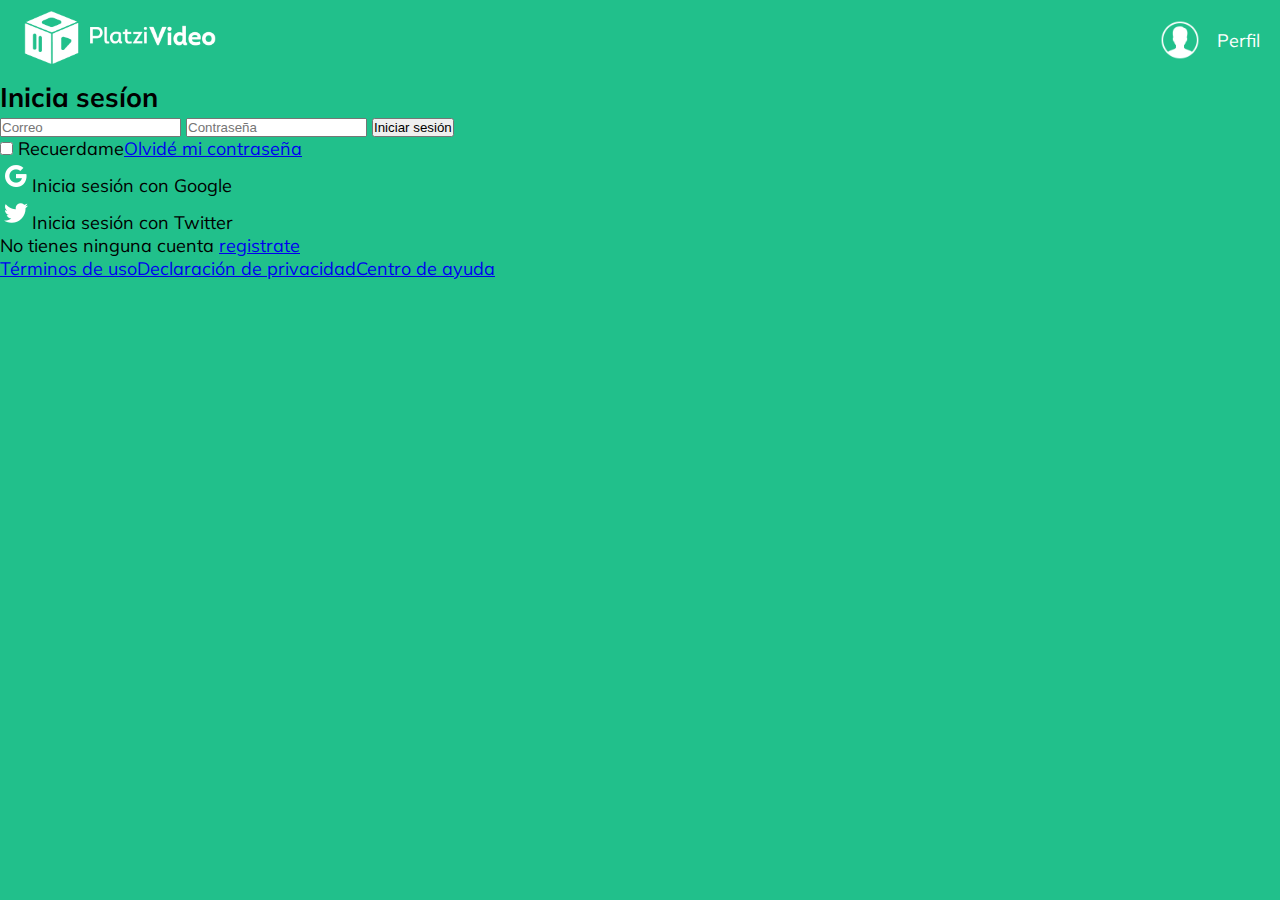
==== login.html @ ad2c1aa5 "Fin de clase 30 - Maquetado el contenido de la pantalla Login" ====
<!DOCTYPE html>
<html lang="es">
  <head>
    <meta charset="UTF-8">
    <meta http-equiv="X-UA-Compatible" content="IE=edge">
    <meta name="viewport" content="width=device-width, initial-scale=1.0">
    <title>Platzi Videos</title>
    <link rel="preconnect" href="https://fonts.googleapis.com">
    <link rel="preconnect" href="https://fonts.gstatic.com" crossorigin>
    <link rel="stylesheet" href="https://fonts.googleapis.com/css2?family=Mulish:wght@300;400;700&amp;display=swap">
    <link rel="stylesheet" href="./css/styles.css">
    <link rel="stylesheet" href="./css/login.css">
  </head>
  <body>
    <header class="main-header">
      <figure class="main-header__logo"><img src="images/logo-platzi-video.png" alt="Logo de Platzi Video"></figure>
      <menu class="main-header__menu">
        <div class="main-header__profile"><img src="images/icons/user-icon.png" alt="icono usuario">
          <p>Perfil</p>
        </div>
        <ul class="main-header__links">
          <li><a class="main-header__link" href="./">Cuenta</a></li>
          <li><a class="main-header__link" href="./">Cerrar Sesión</a></li>
        </ul>
      </menu>
    </header>
    <section class="login-container">
      <section class="login"> 
        <h2>Inicia sesíon </h2>
        <form class="login__form">
          <input class="input input--email" type="email" placeholder="Correo">
          <input class="input input--password" type="password" placeholder="Contraseña">
          <button class="button">Iniciar sesión</button>
          <div class="login__remember-me">
            <input type="checkbox" id="check-remember-me" value="checkbox">
            <label for="check-remember-me">Recuerdame</label><a class="login__link" href="/">Olvidé mi contraseña</a>
          </div>
        </form>
        <section class="login__socials"> 
          <div class="login__google"><img src="images/icons/google-icon.webp" alt="Google"><span>Inicia sesión con Google</span></div>
          <div class="login__twitter"><img src="images/icons/twitter-icon.webp" alt="Twitter"><span>Inicia sesión con Twitter</span></div>
        </section>
        <p class="login__register">No tienes ninguna cuenta <a href="/">registrate</a></p>
      </section>
    </section>
    <footer class="main-footer"> <a href="/">Términos de uso</a><a href="/">Declaración de privacidad</a><a href="/">Centro de ayuda</a></footer>
  </body>
</html>
---- css/styles.css ----
* {
  margin: 0;
  padding: 0;
  box-sizing: border-box;
}

html {
  font-size: 62.5%;
}

body {
  font-size: 1.8rem;
  font-family: "Mulish", sans-serif;
  background-color: #8F57FD;
}

.main-header {
  width: 100vw;
  height: 80px;
  padding: 0 20px;
  display: flex;
  justify-content: space-between;
  align-items: center;
  background-color: #8F57FD;
}
.main-header__logo {
  width: 200px;
}
.main-header__logo img {
  width: 100%;
}
.main-header__menu {
  position: relative;
}
.main-header__profile {
  display: flex;
  justify-content: space-between;
  align-items: center;
  width: 100px;
  color: #FFFFFF;
}
.main-header__profile img {
  width: 40px;
}
.main-header__links {
  display: none;
  width: 120px;
  padding-top: 10px;
  list-style: none;
  position: absolute;
  right: 0;
  text-align: right;
}
.main-header__link {
  display: block;
  margin-bottom: 5px;
  color: #FFFFFF;
  text-decoration: none;
}
.main-header__link:hover {
  text-decoration: underline;
}

.main-header__menu:hover {
  display: block;
}
.main-header__menu:hover .main-header__links {
  display: block;
}

.search {
  display: flex;
  flex-direction: column;
  justify-content: center;
  align-items: center;
  height: 300px;
}
.search__title {
  margin-bottom: 20px;
  color: #FFFFFF;
  font-size: 2.5rem;
}

.search-field {
  height: 50px;
  width: 70%;
  padding: 0 20px;
  font-family: "Mulish", sans-serif;
  font-size: 1.6rem;
  color: #FFFFFF;
  border: 2px solid #FFFFFF;
  border-radius: 25px;
  outline: none;
  background-color: rgba(255, 255, 255, 0.1);
}
.search-field::placeholder {
  color: #FFFFFF;
}

.carousel-container {
  width: 100%;
  padding: 0 20px;
  position: relative;
  overflow-x: scroll;
}
.carousel-container::-webkit-scrollbar {
  height: 5px;
  background-color: rgba(255, 255, 255, 0.1);
}
.carousel-container::-webkit-scrollbar-thumb {
  background-color: rgba(255, 255, 255, 0.2);
  border-radius: 5px;
}

.carousel {
  margin: 70px 0;
  padding: 10px;
  white-space: nowrap;
}
.carousel__item {
  display: inline-block;
  position: relative;
  width: 180px;
  height: 250px;
  margin-right: 10px;
  border-radius: 20px;
  overflow: hidden;
  cursor: pointer;
  transition: 450ms all;
  transform-origin: center left;
}
.carousel__item:hover ~ .carousel__item {
  transform: translate3d(100px, 0, 0);
}
.carousel__image {
  width: 180px;
  height: 250px;
  object-fit: cover;
}
.carousel__details {
  display: flex;
  flex-direction: column;
  justify-content: flex-end;
  padding: 15px;
  position: absolute;
  top: 0;
  left: 0;
  right: 0;
  bottom: 0;
  font-size: 1.2rem;
  background: linear-gradient(to top, rgba(0, 0, 0, 0.9) 0%, rgba(0, 0, 0, 0) 100%);
  opacity: 0;
  transition: 450ms opacity;
}
.carousel__details:hover {
  opacity: 1;
}
.carousel__icon {
  width: 25px;
  margin-right: 5px;
}
.carousel__title {
  margin-top: 3px;
  color: #FFFFFF;
  font-weight: bold;
}
.carousel__subtitle {
  color: #FFFFFF;
}

.carousel:hover .carousel__item {
  opacity: 0.3;
}

.carousel-container:hover .carousel__item:hover {
  transform: scale(1.5);
  opacity: 1;
}

/*# sourceMappingURL=styles.css.map */
---- css/login.css ----
* {
  margin: 0;
  padding: 0;
  box-sizing: border-box;
}

html {
  font-size: 62.5%;
}

body {
  font-size: 1.8rem;
  font-family: "Mulish", sans-serif;
  background-color: #21C08B;
}

.main-header {
  width: 100vw;
  height: 80px;
  padding: 0 20px;
  display: flex;
  justify-content: space-between;
  align-items: center;
  background-color: transparent;
}
.main-header__logo {
  width: 200px;
}
.main-header__logo img {
  width: 100%;
}
.main-header__menu {
  position: relative;
}
.main-header__profile {
  display: flex;
  justify-content: space-between;
  align-items: center;
  width: 100px;
  color: #FFFFFF;
}
.main-header__profile img {
  width: 40px;
}
.main-header__links {
  display: none;
  width: 120px;
  padding-top: 10px;
  list-style: none;
  position: absolute;
  right: 0;
  text-align: right;
}
.main-header__link {
  display: block;
  margin-bottom: 5px;
  color: #FFFFFF;
  text-decoration: none;
}
.main-header__link:hover {
  text-decoration: underline;
}

.main-header__menu:hover {
  display: block;
}
.main-header__menu:hover .main-header__links {
  display: block;
}

/*# sourceMappingURL=login.css.map */
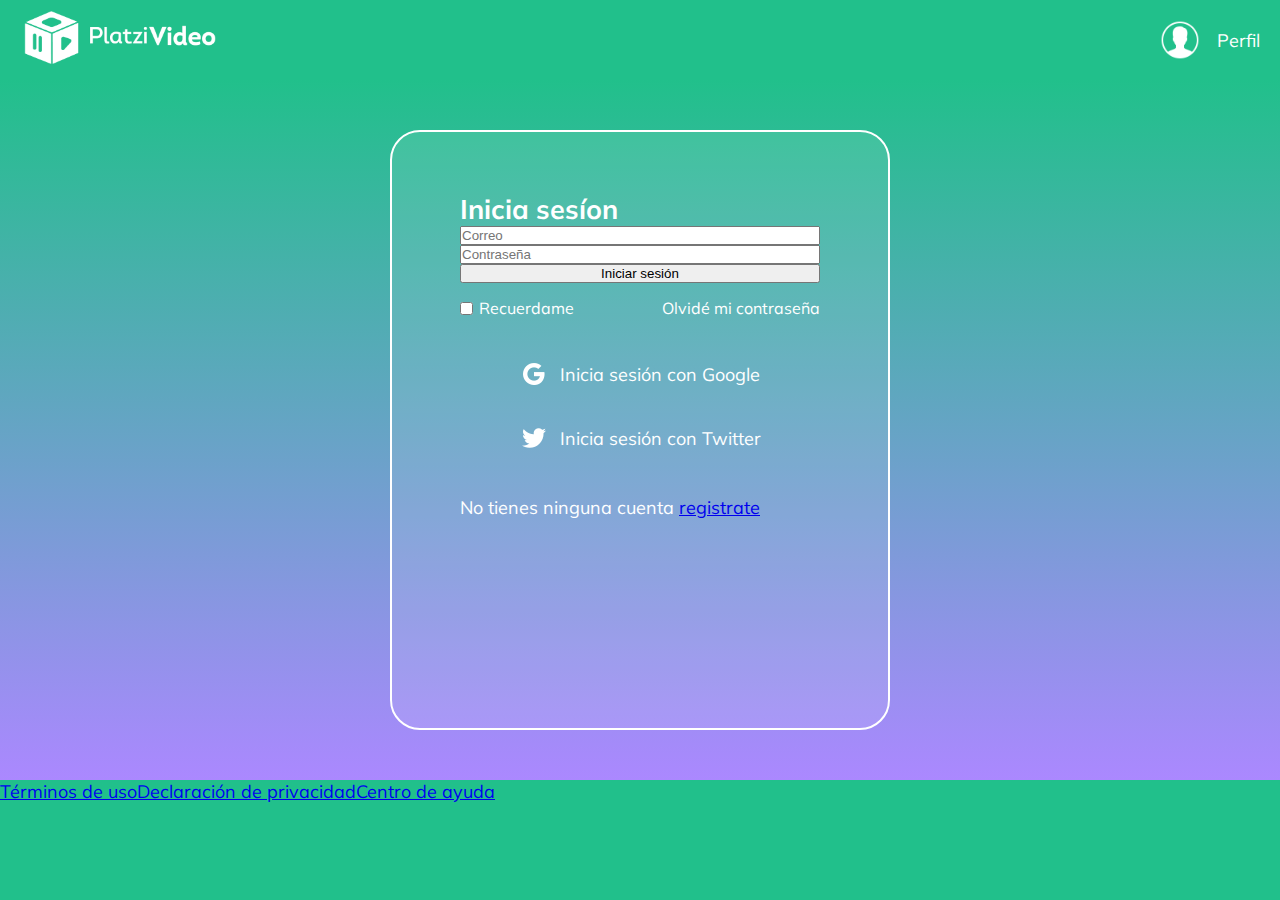
==== commit 03d032f0: "Fin de clase 31 - Aplicando estilos a la pantalla Login" ====
--- a/login.html
+++ b/login.html
@@ -26,19 +26,20 @@
     </header>
     <section class="login-container">
       <section class="login"> 
-        <h2>Inicia sesíon </h2>
+        <h2 class="login__title">Inicia sesíon </h2>
         <form class="login__form">
           <input class="input input--email" type="email" placeholder="Correo">
           <input class="input input--password" type="password" placeholder="Contraseña">
           <button class="button">Iniciar sesión</button>
           <div class="login__remember-me">
-            <input type="checkbox" id="check-remember-me" value="checkbox">
-            <label for="check-remember-me">Recuerdame</label><a class="login__link" href="/">Olvidé mi contraseña</a>
+            <label for="check-remember-me">
+              <input type="checkbox" id="check-remember-me" value="checkbox"><span>Recuerdame</span>
+            </label><a class="login__link" href="/">Olvidé mi contraseña</a>
           </div>
         </form>
         <section class="login__socials"> 
-          <div class="login__google"><img src="images/icons/google-icon.webp" alt="Google"><span>Inicia sesión con Google</span></div>
-          <div class="login__twitter"><img src="images/icons/twitter-icon.webp" alt="Twitter"><span>Inicia sesión con Twitter</span></div>
+          <div class="login__social-item"><img src="images/icons/google-icon.webp" alt="Google"><span>Inicia sesión con Google</span></div>
+          <div class="login__social-item"> <img src="images/icons/twitter-icon.webp" alt="Twitter"><span>Inicia sesión con Twitter</span></div>
         </section>
         <p class="login__register">No tienes ninguna cuenta <a href="/">registrate</a></p>
       </section>
--- a/css/login.css
+++ b/css/login.css
@@ -68,4 +68,65 @@
   display: block;
 }
 
+.login-container {
+  display: flex;
+  flex-direction: column;
+  justify-content: center;
+  align-items: center;
+  min-height: calc(100vh - 200px);
+  padding: 0 30px;
+  background: linear-gradient(#21C08B, #AB88FF);
+}
+
+.login {
+  min-height: 600px;
+  min-width: 300px;
+  width: 500px;
+  padding: 60px 68px 40px;
+  border: 2px solid #FFFFFF;
+  border-radius: 30px;
+  color: #FFFFFF;
+  background-color: rgba(255, 255, 255, 0.1);
+}
+.login__form {
+  display: flex;
+  flex-direction: column;
+}
+.login__remember-me {
+  display: flex;
+  justify-content: space-between;
+  margin-top: 15px;
+}
+.login__remember-me label {
+  font-size: 1.6rem;
+  display: flex;
+  gap: 6px;
+  align-items: center;
+}
+.login__remember-me a {
+  font-size: 1.6rem;
+  color: #FFFFFF;
+  text-decoration: none;
+}
+.login__remember-me a:hover {
+  text-decoration: underline;
+}
+.login__socials {
+  margin: 30px 0;
+}
+.login__social-item {
+  display: flex;
+  justify-content: center;
+  align-items: center;
+  gap: 10px;
+  margin: 10px 0;
+  padding: 10px;
+  border-right: 2px solid transparent;
+  border-bottom: 2px solid transparent;
+}
+.login__social-item:hover {
+  border-right-color: rgba(255, 255, 255, 0.5);
+  border-bottom-color: rgba(255, 255, 255, 0.5);
+}
+
 /*# sourceMappingURL=login.css.map */
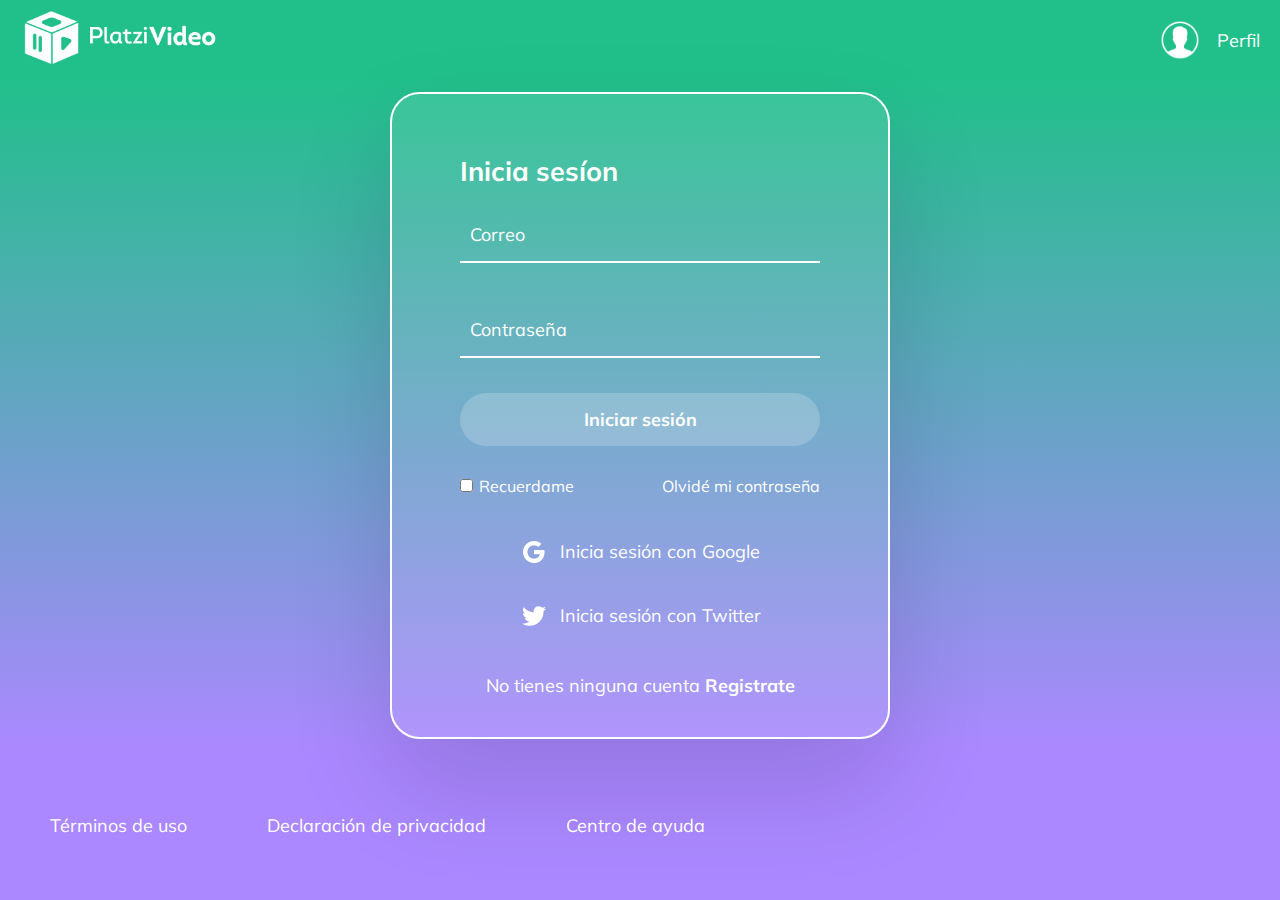
==== commit e2cbb79b: "Fin de clase 32 - Inputs y Footer con estilos" ====
--- a/login.html
+++ b/login.html
@@ -41,7 +41,7 @@
           <div class="login__social-item"><img src="images/icons/google-icon.webp" alt="Google"><span>Inicia sesión con Google</span></div>
           <div class="login__social-item"> <img src="images/icons/twitter-icon.webp" alt="Twitter"><span>Inicia sesión con Twitter</span></div>
         </section>
-        <p class="login__register">No tienes ninguna cuenta <a href="/">registrate</a></p>
+        <p class="login__register">No tienes ninguna cuenta <a href="/">Registrate</a></p>
       </section>
     </section>
     <footer class="main-footer"> <a href="/">Términos de uso</a><a href="/">Declaración de privacidad</a><a href="/">Centro de ayuda</a></footer>
--- a/css/login.css
+++ b/css/login.css
@@ -11,11 +11,10 @@
 body {
   font-size: 1.8rem;
   font-family: "Mulish", sans-serif;
-  background-color: #21C08B;
 }
 
 .main-header {
-  width: 100vw;
+  width: 100%;
   height: 80px;
   padding: 0 20px;
   display: flex;
@@ -68,12 +67,16 @@
   display: block;
 }
 
+body {
+  background-color: #21C08B;
+}
+
 .login-container {
   display: flex;
   flex-direction: column;
   justify-content: center;
   align-items: center;
-  min-height: calc(100vh - 200px);
+  min-height: calc(100vh - 230px);
   padding: 0 30px;
   background: linear-gradient(#21C08B, #AB88FF);
 }
@@ -87,6 +90,7 @@
   border-radius: 30px;
   color: #FFFFFF;
   background-color: rgba(255, 255, 255, 0.1);
+  box-shadow: rgba(17, 12, 46, 0.15) 0px 48px 100px 0px;
 }
 .login__form {
   display: flex;
@@ -102,6 +106,7 @@
   display: flex;
   gap: 6px;
   align-items: center;
+  cursor: pointer;
 }
 .login__remember-me a {
   font-size: 1.6rem;
@@ -123,10 +128,79 @@
   padding: 10px;
   border-right: 2px solid transparent;
   border-bottom: 2px solid transparent;
+  cursor: pointer;
 }
 .login__social-item:hover {
   border-right-color: rgba(255, 255, 255, 0.5);
   border-bottom-color: rgba(255, 255, 255, 0.5);
 }
+.login__register {
+  text-align: center;
+}
+.login__register a {
+  color: #FFFFFF;
+  font-weight: bold;
+  text-decoration: none;
+}
+.login__register a:hover {
+  text-decoration: underline;
+}
+
+.input {
+  margin: 20px 0;
+  padding: 15px 10px;
+  border-top: 0;
+  border-right: 0;
+  border-bottom: 2px solid #FFFFFF;
+  border-left: 0;
+  font-family: "Mulish", sans-serif;
+  font-size: 1.8rem;
+  color: #FFFFFF;
+  background: transparent;
+  outline: none;
+}
+.input::placeholder {
+  color: #FFFFFF;
+}
+.input:focus {
+  color: #FFFFFF;
+}
+.input:hover::placeholder {
+  color: rgba(255, 255, 255, 0.5);
+}
+
+.button {
+  margin: 15px 0;
+  padding: 15px;
+  font-family: "Mulish", sans-serif;
+  font-size: 1.8rem;
+  font-weight: bold;
+  color: #FFFFFF;
+  background: rgba(255, 255, 255, 0.2);
+  border: none;
+  border-radius: 50px;
+  cursor: pointer;
+}
+.button:hover {
+  background: rgba(255, 255, 255, 0.3);
+}
+
+.main-footer {
+  display: flex;
+  align-items: center;
+  gap: 30px;
+  height: 150px;
+  width: 100%;
+  background: #AB88FF;
+}
+.main-footer a {
+  padding-left: 50px;
+  color: #FFFFFF;
+  text-decoration: none;
+  cursor: pointer;
+}
+.main-footer a:hover {
+  text-decoration: underline;
+}
 
 /*# sourceMappingURL=login.css.map */
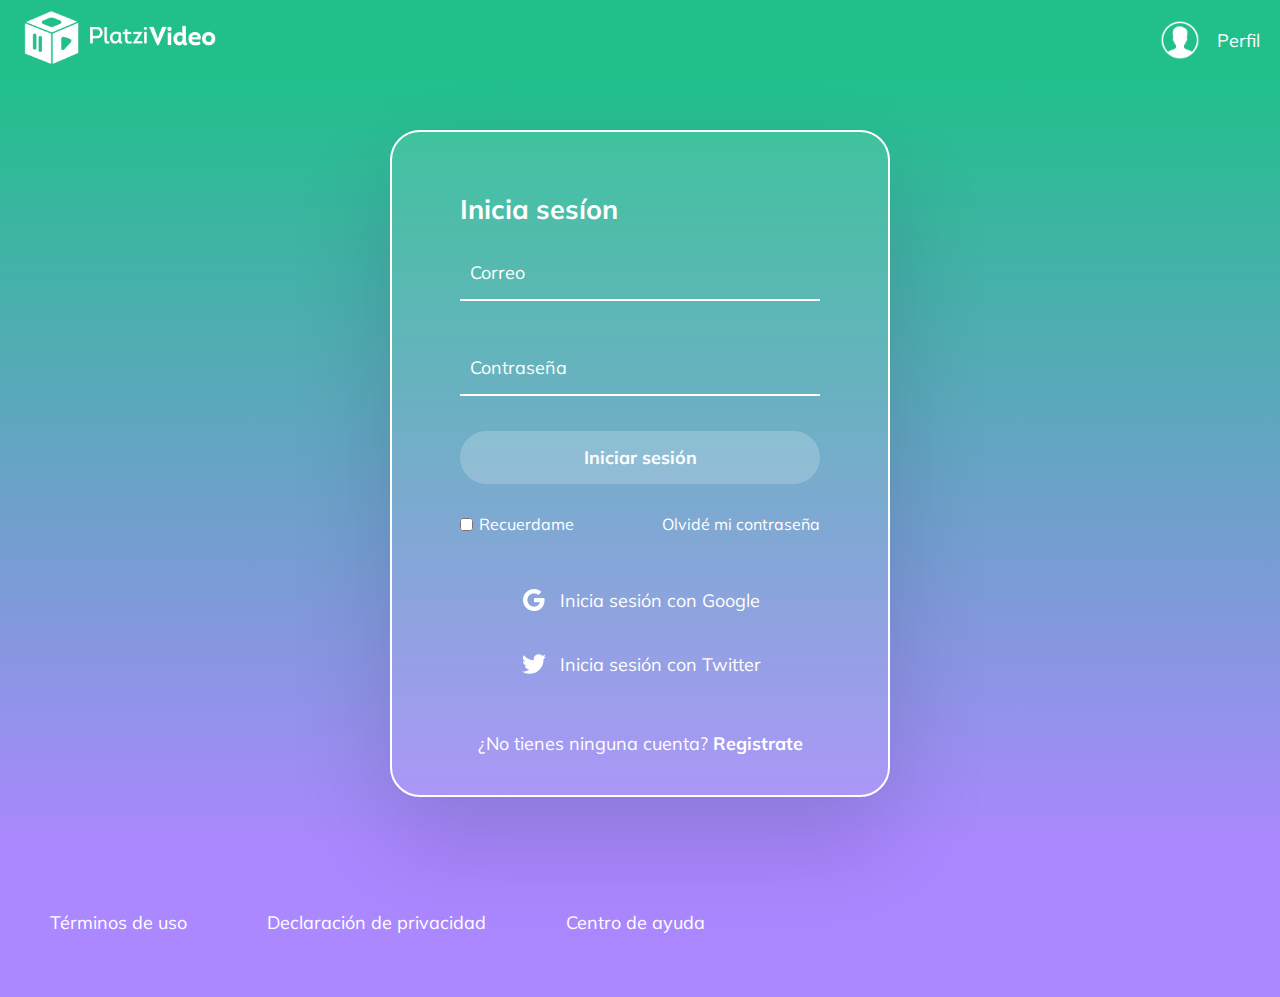
==== commit 1832732a: "Fin de clase 33 - Media queries" ====
--- a/login.html
+++ b/login.html
@@ -10,6 +10,7 @@
     <link rel="stylesheet" href="https://fonts.googleapis.com/css2?family=Mulish:wght@300;400;700&amp;display=swap">
     <link rel="stylesheet" href="./css/styles.css">
     <link rel="stylesheet" href="./css/login.css">
+    <link rel="stylesheet" href="./css/register.css">
   </head>
   <body>
     <header class="main-header">
@@ -24,14 +25,14 @@
         </ul>
       </menu>
     </header>
-    <section class="login-container">
-      <section class="login"> 
-        <h2 class="login__title">Inicia sesíon </h2>
-        <form class="login__form">
+    <section class="container">
+      <section class="card login">
+        <h2 class="card__title">Inicia sesíon </h2>
+        <form class="card__form">
           <input class="input input--email" type="email" placeholder="Correo">
           <input class="input input--password" type="password" placeholder="Contraseña">
           <button class="button">Iniciar sesión</button>
-          <div class="login__remember-me">
+          <div class="remember-me">
             <label for="check-remember-me">
               <input type="checkbox" id="check-remember-me" value="checkbox"><span>Recuerdame</span>
             </label><a class="login__link" href="/">Olvidé mi contraseña</a>
@@ -41,7 +42,7 @@
           <div class="login__social-item"><img src="images/icons/google-icon.webp" alt="Google"><span>Inicia sesión con Google</span></div>
           <div class="login__social-item"> <img src="images/icons/twitter-icon.webp" alt="Twitter"><span>Inicia sesión con Twitter</span></div>
         </section>
-        <p class="login__register">No tienes ninguna cuenta <a href="/">Registrate</a></p>
+        <p class="login__register">¿No tienes ninguna cuenta? <a href="register.html">Registrate</a></p>
       </section>
     </section>
     <footer class="main-footer"> <a href="/">Términos de uso</a><a href="/">Declaración de privacidad</a><a href="/">Centro de ayuda</a></footer>
--- a/css/styles.css
+++ b/css/styles.css
@@ -11,17 +11,94 @@
 body {
   font-size: 1.8rem;
   font-family: "Mulish", sans-serif;
-  background-color: #8F57FD;
+}
+
+.input {
+  margin: 20px 0;
+  padding: 15px 10px;
+  border-top: 0;
+  border-right: 0;
+  border-bottom: 2px solid #FFFFFF;
+  border-left: 0;
+  font-family: "Mulish", sans-serif;
+  font-size: 1.8rem;
+  color: #FFFFFF;
+  background: transparent;
+  outline: none;
+}
+.input::placeholder {
+  color: #FFFFFF;
+}
+.input:focus {
+  color: #FFFFFF;
+}
+.input:hover::placeholder {
+  color: rgba(255, 255, 255, 0.5);
+}
+
+.container {
+  display: flex;
+  justify-content: center;
+  align-items: center;
+  min-height: calc(100vh - 230px);
+  padding: 0 30px;
+  background: linear-gradient(#21C08B, #AB88FF);
+}
+
+.card {
+  display: flex;
+  flex-direction: column;
+  justify-content: space-between;
+  min-height: 600px;
+  min-width: 300px;
+  width: 500px;
+  padding: 60px 68px 40px;
+  margin: 50px 0;
+  border: 2px solid #FFFFFF;
+  border-radius: 30px;
+  color: #FFFFFF;
+  background-color: rgba(255, 255, 255, 0.1);
+  box-shadow: rgba(17, 12, 46, 0.15) 0px 48px 100px 0px;
+}
+.card__form {
+  display: flex;
+  flex-direction: column;
+}
+@media only screen and (max-width: 600px) {
+  .card {
+    min-width: 320px;
+    width: 100%;
+    padding: 0;
+    border: none;
+    background-color: transparent;
+    box-shadow: none;
+  }
+}
+
+.button {
+  margin: 15px 0;
+  padding: 15px;
+  font-family: "Mulish", sans-serif;
+  font-size: 1.8rem;
+  font-weight: bold;
+  color: #FFFFFF;
+  background: rgba(255, 255, 255, 0.2);
+  border: none;
+  border-radius: 50px;
+  cursor: pointer;
+}
+.button:hover {
+  background: rgba(255, 255, 255, 0.3);
 }
 
 .main-header {
-  width: 100vw;
+  width: 100%;
   height: 80px;
   padding: 0 20px;
   display: flex;
   justify-content: space-between;
   align-items: center;
-  background-color: #8F57FD;
+  background-color: transparent;
 }
 .main-header__logo {
   width: 200px;
@@ -66,6 +143,30 @@
 }
 .main-header__menu:hover .main-header__links {
   display: block;
+}
+
+.main-footer {
+  display: flex;
+  align-items: center;
+  gap: 30px;
+  height: 150px;
+  width: 100%;
+  background: #AB88FF;
+}
+.main-footer a {
+  padding-left: 50px;
+  color: #FFFFFF;
+  text-decoration: none;
+  cursor: pointer;
+}
+.main-footer a:hover {
+  text-decoration: underline;
+}
+@media only screen and (max-width: 600px) {
+  .main-footer {
+    flex-direction: column;
+    align-items: flex-start;
+  }
 }
 
 .search {
--- a/css/login.css
+++ b/css/login.css
@@ -11,139 +11,6 @@
 body {
   font-size: 1.8rem;
   font-family: "Mulish", sans-serif;
-}
-
-.main-header {
-  width: 100%;
-  height: 80px;
-  padding: 0 20px;
-  display: flex;
-  justify-content: space-between;
-  align-items: center;
-  background-color: transparent;
-}
-.main-header__logo {
-  width: 200px;
-}
-.main-header__logo img {
-  width: 100%;
-}
-.main-header__menu {
-  position: relative;
-}
-.main-header__profile {
-  display: flex;
-  justify-content: space-between;
-  align-items: center;
-  width: 100px;
-  color: #FFFFFF;
-}
-.main-header__profile img {
-  width: 40px;
-}
-.main-header__links {
-  display: none;
-  width: 120px;
-  padding-top: 10px;
-  list-style: none;
-  position: absolute;
-  right: 0;
-  text-align: right;
-}
-.main-header__link {
-  display: block;
-  margin-bottom: 5px;
-  color: #FFFFFF;
-  text-decoration: none;
-}
-.main-header__link:hover {
-  text-decoration: underline;
-}
-
-.main-header__menu:hover {
-  display: block;
-}
-.main-header__menu:hover .main-header__links {
-  display: block;
-}
-
-body {
-  background-color: #21C08B;
-}
-
-.login-container {
-  display: flex;
-  flex-direction: column;
-  justify-content: center;
-  align-items: center;
-  min-height: calc(100vh - 230px);
-  padding: 0 30px;
-  background: linear-gradient(#21C08B, #AB88FF);
-}
-
-.login {
-  min-height: 600px;
-  min-width: 300px;
-  width: 500px;
-  padding: 60px 68px 40px;
-  border: 2px solid #FFFFFF;
-  border-radius: 30px;
-  color: #FFFFFF;
-  background-color: rgba(255, 255, 255, 0.1);
-  box-shadow: rgba(17, 12, 46, 0.15) 0px 48px 100px 0px;
-}
-.login__form {
-  display: flex;
-  flex-direction: column;
-}
-.login__remember-me {
-  display: flex;
-  justify-content: space-between;
-  margin-top: 15px;
-}
-.login__remember-me label {
-  font-size: 1.6rem;
-  display: flex;
-  gap: 6px;
-  align-items: center;
-  cursor: pointer;
-}
-.login__remember-me a {
-  font-size: 1.6rem;
-  color: #FFFFFF;
-  text-decoration: none;
-}
-.login__remember-me a:hover {
-  text-decoration: underline;
-}
-.login__socials {
-  margin: 30px 0;
-}
-.login__social-item {
-  display: flex;
-  justify-content: center;
-  align-items: center;
-  gap: 10px;
-  margin: 10px 0;
-  padding: 10px;
-  border-right: 2px solid transparent;
-  border-bottom: 2px solid transparent;
-  cursor: pointer;
-}
-.login__social-item:hover {
-  border-right-color: rgba(255, 255, 255, 0.5);
-  border-bottom-color: rgba(255, 255, 255, 0.5);
-}
-.login__register {
-  text-align: center;
-}
-.login__register a {
-  color: #FFFFFF;
-  font-weight: bold;
-  text-decoration: none;
-}
-.login__register a:hover {
-  text-decoration: underline;
 }
 
 .input {
@@ -169,6 +36,45 @@
   color: rgba(255, 255, 255, 0.5);
 }
 
+.container {
+  display: flex;
+  justify-content: center;
+  align-items: center;
+  min-height: calc(100vh - 230px);
+  padding: 0 30px;
+  background: linear-gradient(#21C08B, #AB88FF);
+}
+
+.card {
+  display: flex;
+  flex-direction: column;
+  justify-content: space-between;
+  min-height: 600px;
+  min-width: 300px;
+  width: 500px;
+  padding: 60px 68px 40px;
+  margin: 50px 0;
+  border: 2px solid #FFFFFF;
+  border-radius: 30px;
+  color: #FFFFFF;
+  background-color: rgba(255, 255, 255, 0.1);
+  box-shadow: rgba(17, 12, 46, 0.15) 0px 48px 100px 0px;
+}
+.card__form {
+  display: flex;
+  flex-direction: column;
+}
+@media only screen and (max-width: 600px) {
+  .card {
+    min-width: 320px;
+    width: 100%;
+    padding: 0;
+    border: none;
+    background-color: transparent;
+    box-shadow: none;
+  }
+}
+
 .button {
   margin: 15px 0;
   padding: 15px;
@@ -185,6 +91,111 @@
   background: rgba(255, 255, 255, 0.3);
 }
 
+.main-header {
+  width: 100%;
+  height: 80px;
+  padding: 0 20px;
+  display: flex;
+  justify-content: space-between;
+  align-items: center;
+  background-color: transparent;
+}
+.main-header__logo {
+  width: 200px;
+}
+.main-header__logo img {
+  width: 100%;
+}
+.main-header__menu {
+  position: relative;
+}
+.main-header__profile {
+  display: flex;
+  justify-content: space-between;
+  align-items: center;
+  width: 100px;
+  color: #FFFFFF;
+}
+.main-header__profile img {
+  width: 40px;
+}
+.main-header__links {
+  display: none;
+  width: 120px;
+  padding-top: 10px;
+  list-style: none;
+  position: absolute;
+  right: 0;
+  text-align: right;
+}
+.main-header__link {
+  display: block;
+  margin-bottom: 5px;
+  color: #FFFFFF;
+  text-decoration: none;
+}
+.main-header__link:hover {
+  text-decoration: underline;
+}
+
+.main-header__menu:hover {
+  display: block;
+}
+.main-header__menu:hover .main-header__links {
+  display: block;
+}
+
+.login__socials {
+  margin: 30px 0;
+}
+.login__social-item {
+  display: flex;
+  justify-content: center;
+  align-items: center;
+  gap: 10px;
+  margin: 10px 0;
+  padding: 10px;
+  border-right: 2px solid transparent;
+  border-bottom: 2px solid transparent;
+  cursor: pointer;
+}
+.login__social-item:hover {
+  border-right-color: rgba(255, 255, 255, 0.5);
+  border-bottom-color: rgba(255, 255, 255, 0.5);
+}
+.login__register {
+  text-align: center;
+}
+.login__register a {
+  color: #FFFFFF;
+  font-weight: bold;
+  text-decoration: none;
+}
+.login__register a:hover {
+  text-decoration: underline;
+}
+
+.remember-me {
+  display: flex;
+  justify-content: space-between;
+  margin-top: 15px;
+}
+.remember-me label {
+  font-size: 1.6rem;
+  display: flex;
+  gap: 6px;
+  align-items: center;
+  cursor: pointer;
+}
+.remember-me a {
+  font-size: 1.6rem;
+  color: #FFFFFF;
+  text-decoration: none;
+}
+.remember-me a:hover {
+  text-decoration: underline;
+}
+
 .main-footer {
   display: flex;
   align-items: center;
@@ -202,5 +213,11 @@
 .main-footer a:hover {
   text-decoration: underline;
 }
+@media only screen and (max-width: 600px) {
+  .main-footer {
+    flex-direction: column;
+    align-items: flex-start;
+  }
+}
 
 /*# sourceMappingURL=login.css.map */
--- a/css/register.css
+++ b/css/register.css
@@ -0,0 +1,186 @@
+* {
+  margin: 0;
+  padding: 0;
+  box-sizing: border-box;
+}
+
+html {
+  font-size: 62.5%;
+}
+
+body {
+  font-size: 1.8rem;
+  font-family: "Mulish", sans-serif;
+}
+
+.input {
+  margin: 20px 0;
+  padding: 15px 10px;
+  border-top: 0;
+  border-right: 0;
+  border-bottom: 2px solid #FFFFFF;
+  border-left: 0;
+  font-family: "Mulish", sans-serif;
+  font-size: 1.8rem;
+  color: #FFFFFF;
+  background: transparent;
+  outline: none;
+}
+.input::placeholder {
+  color: #FFFFFF;
+}
+.input:focus {
+  color: #FFFFFF;
+}
+.input:hover::placeholder {
+  color: rgba(255, 255, 255, 0.5);
+}
+
+.container {
+  display: flex;
+  justify-content: center;
+  align-items: center;
+  min-height: calc(100vh - 230px);
+  padding: 0 30px;
+  background: linear-gradient(#21C08B, #AB88FF);
+}
+
+.card {
+  display: flex;
+  flex-direction: column;
+  justify-content: space-between;
+  min-height: 600px;
+  min-width: 300px;
+  width: 500px;
+  padding: 60px 68px 40px;
+  margin: 50px 0;
+  border: 2px solid #FFFFFF;
+  border-radius: 30px;
+  color: #FFFFFF;
+  background-color: rgba(255, 255, 255, 0.1);
+  box-shadow: rgba(17, 12, 46, 0.15) 0px 48px 100px 0px;
+}
+.card__form {
+  display: flex;
+  flex-direction: column;
+}
+@media only screen and (max-width: 600px) {
+  .card {
+    min-width: 320px;
+    width: 100%;
+    padding: 0;
+    border: none;
+    background-color: transparent;
+    box-shadow: none;
+  }
+}
+
+.button {
+  margin: 15px 0;
+  padding: 15px;
+  font-family: "Mulish", sans-serif;
+  font-size: 1.8rem;
+  font-weight: bold;
+  color: #FFFFFF;
+  background: rgba(255, 255, 255, 0.2);
+  border: none;
+  border-radius: 50px;
+  cursor: pointer;
+}
+.button:hover {
+  background: rgba(255, 255, 255, 0.3);
+}
+
+.main-header {
+  width: 100%;
+  height: 80px;
+  padding: 0 20px;
+  display: flex;
+  justify-content: space-between;
+  align-items: center;
+  background-color: transparent;
+}
+.main-header__logo {
+  width: 200px;
+}
+.main-header__logo img {
+  width: 100%;
+}
+.main-header__menu {
+  position: relative;
+}
+.main-header__profile {
+  display: flex;
+  justify-content: space-between;
+  align-items: center;
+  width: 100px;
+  color: #FFFFFF;
+}
+.main-header__profile img {
+  width: 40px;
+}
+.main-header__links {
+  display: none;
+  width: 120px;
+  padding-top: 10px;
+  list-style: none;
+  position: absolute;
+  right: 0;
+  text-align: right;
+}
+.main-header__link {
+  display: block;
+  margin-bottom: 5px;
+  color: #FFFFFF;
+  text-decoration: none;
+}
+.main-header__link:hover {
+  text-decoration: underline;
+}
+
+.main-header__menu:hover {
+  display: block;
+}
+.main-header__menu:hover .main-header__links {
+  display: block;
+}
+
+.main-header {
+  background: #21C08B;
+}
+
+.register__login {
+  font-weight: bold;
+  text-align: center;
+  color: #FFFFFF;
+  text-decoration: none;
+}
+.register__login:hover {
+  text-decoration: underline;
+}
+
+.main-footer {
+  display: flex;
+  align-items: center;
+  gap: 30px;
+  height: 150px;
+  width: 100%;
+  background: #AB88FF;
+}
+.main-footer a {
+  padding-left: 50px;
+  color: #FFFFFF;
+  text-decoration: none;
+  cursor: pointer;
+}
+.main-footer a:hover {
+  text-decoration: underline;
+}
+@media only screen and (max-width: 600px) {
+  .main-footer {
+    flex-direction: column;
+    align-items: flex-start;
+  }
+}
+
+/*# sourceMappingURL=register.css.map */
